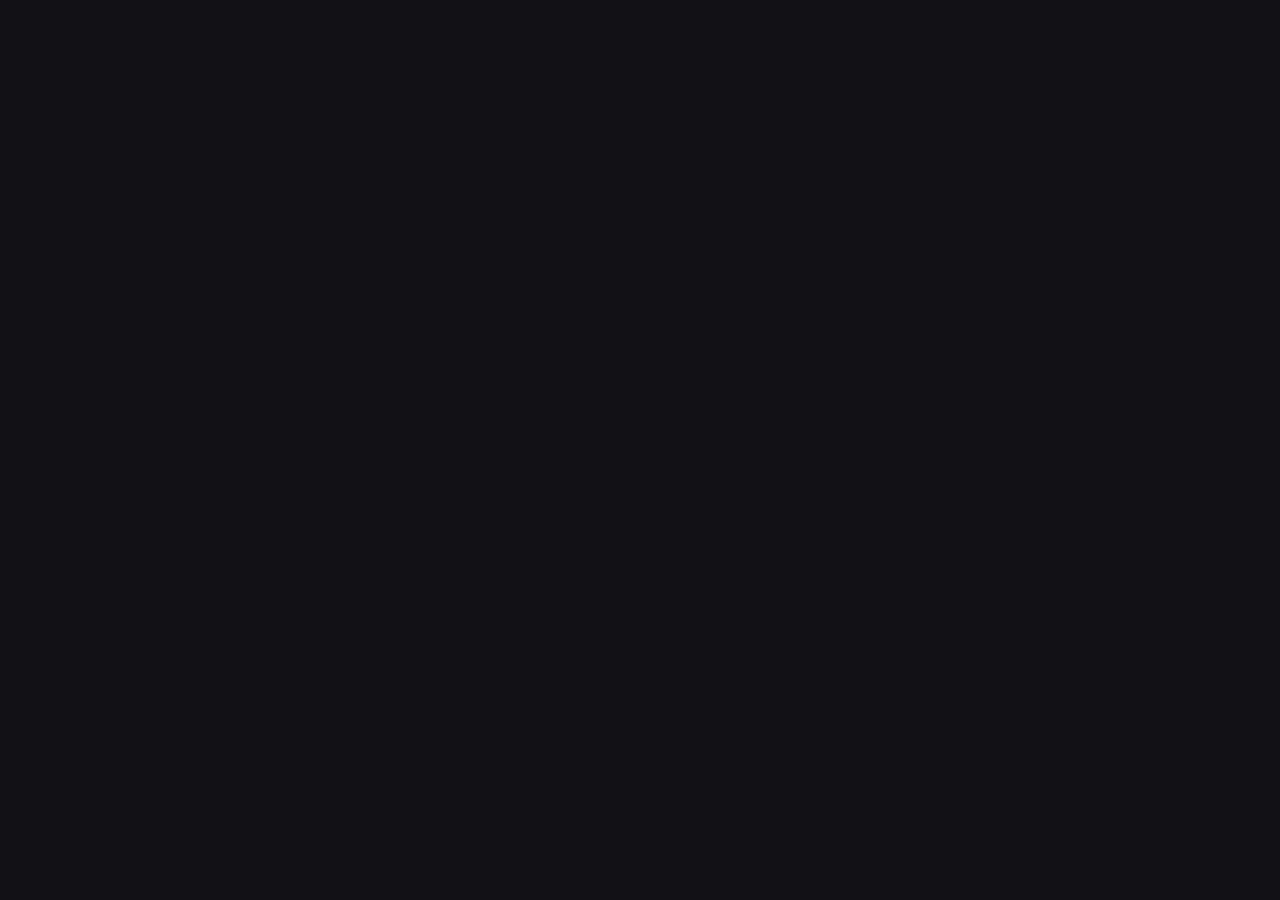
==== src/index.html @ e6dbad56 "chore(ui): scaffold offline frontend structure Co-authored-by: Copilot <223556219+Copilot@users.nore" ====
<!doctype html>
<html lang="id">
  <head>
    <meta charset="utf-8" />
    <meta name="viewport" content="width=device-width, initial-scale=1" />
    <meta name="color-scheme" content="dark" />
    <title>Caption Maker</title>
    <link rel="stylesheet" href="./css/app.css" />
    <script type="module" src="./js/main.js"></script>
  </head>
  <body>
    <main id="app" aria-label="Caption Maker"></main>
  </body>
</html>
---- src/css/app.css ----
:root {
  color-scheme: dark;
  font-family: system-ui, sans-serif;
}

body {
  margin: 0;
  min-width: 960px;
  min-height: 100vh;
  background: #111318;
  color: #f3f4f6;
}
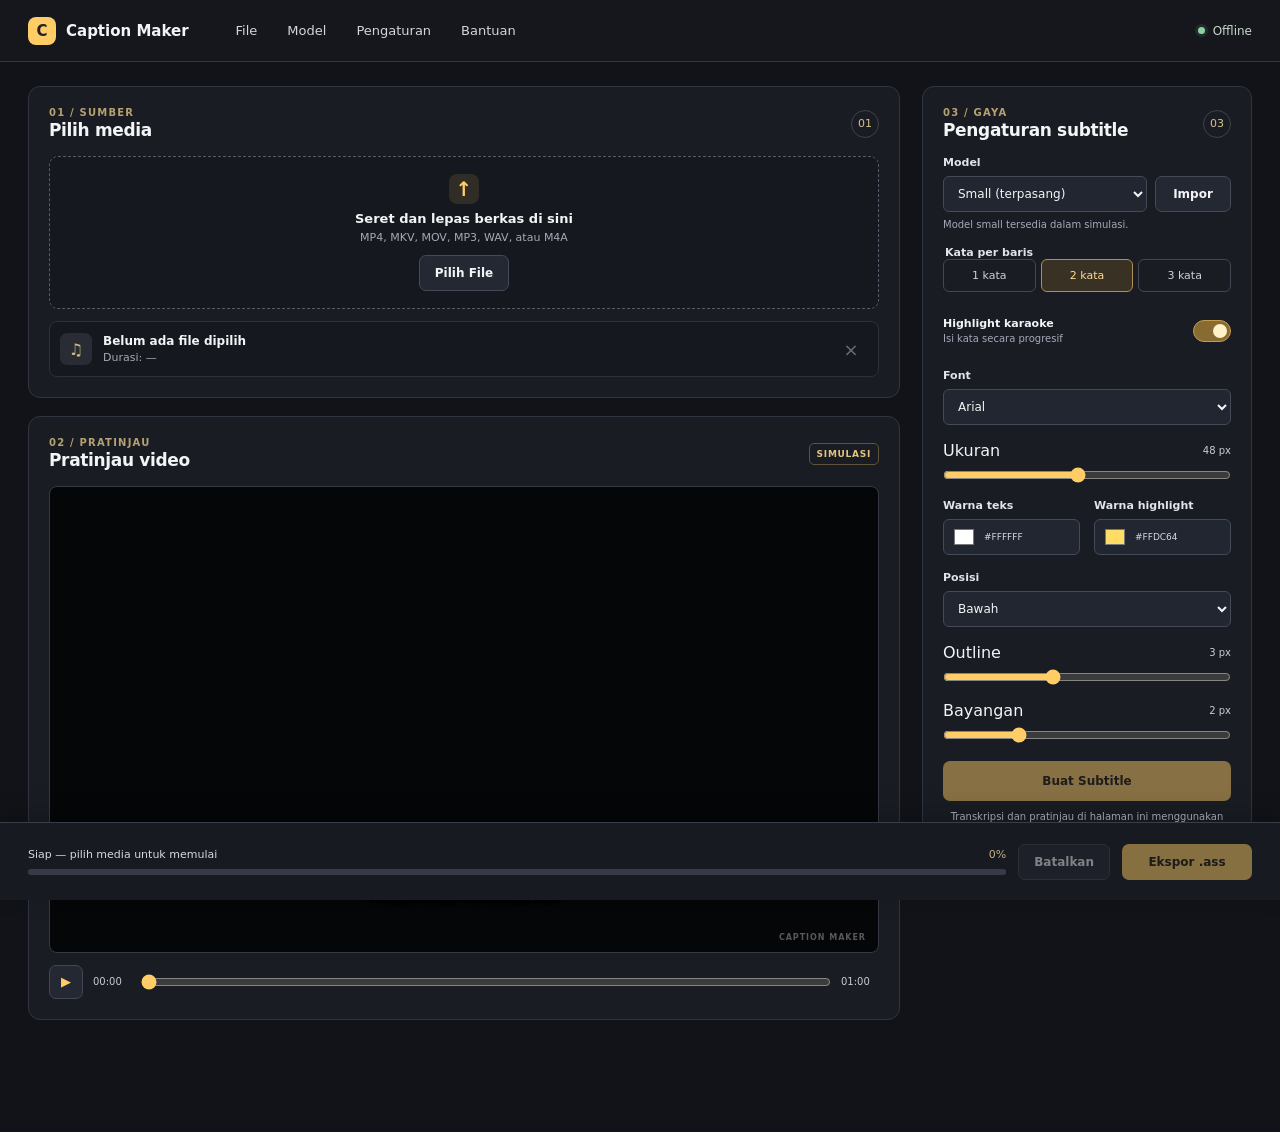
==== commit 0bcfff35: "feat(ui): build offline subtitle workspace Co-authored-by: Copilot <223556219+Copilot@users.noreply." ====
--- a/src/index.html
+++ b/src/index.html
@@ -9,6 +9,210 @@
     <script type="module" src="./js/main.js"></script>
   </head>
   <body>
-    <main id="app" aria-label="Caption Maker"></main>
+    <div class="app-shell" id="app">
+      <header class="app-header">
+        <a class="brand" href="./index.html" aria-label="Caption Maker, beranda">
+          <span class="brand-mark" aria-hidden="true">C</span>
+          <span>Caption Maker</span>
+        </a>
+        <nav class="menu-bar" aria-label="Menu utama">
+          <details class="menu">
+            <summary>File</summary>
+            <div class="menu-panel">
+              <button type="button" disabled>Buka proyek (belum tersedia)</button>
+              <button type="button" disabled>Simpan proyek (belum tersedia)</button>
+            </div>
+          </details>
+          <details class="menu">
+            <summary>Model</summary>
+            <div class="menu-panel">
+              <button id="menu-import-model" type="button">Impor model...</button>
+              <p>Pengelolaan model masih berupa simulasi.</p>
+            </div>
+          </details>
+          <details class="menu">
+            <summary>Pengaturan</summary>
+            <div class="menu-panel">
+              <p>Tema gelap digunakan pada fase UI ini.</p>
+              <button type="button" disabled>Preferensi (belum tersedia)</button>
+            </div>
+          </details>
+          <details class="menu">
+            <summary>Bantuan</summary>
+            <div class="menu-panel menu-panel-help">
+              <strong>Lisensi</strong>
+              <p>Lisensi pihak ketiga: Whisper MIT, whisper.cpp MIT, FFmpeg LGPL/GPL</p>
+            </div>
+          </details>
+        </nav>
+        <span class="offline-indicator"><span aria-hidden="true"></span>Offline</span>
+      </header>
+
+      <main class="workspace" aria-label="Editor subtitle">
+        <section class="left-column" aria-label="Masukan dan pratinjau">
+          <section class="panel source-panel" aria-labelledby="source-title">
+            <div class="section-heading">
+              <div>
+                <p class="eyebrow">01 / SUMBER</p>
+                <h1 id="source-title">Pilih media</h1>
+              </div>
+              <span class="step-badge" aria-hidden="true">01</span>
+            </div>
+            <div class="drop-zone" id="drop-zone" role="group" aria-label="Zona seret dan lepas berkas media">
+              <div class="drop-icon" aria-hidden="true">↑</div>
+              <p class="drop-title">Seret dan lepas berkas di sini</p>
+              <p class="muted">MP4, MKV, MOV, MP3, WAV, atau M4A</p>
+              <button class="button button-secondary" id="choose-file" type="button">Pilih File</button>
+            </div>
+            <div class="file-summary" aria-live="polite">
+              <span class="file-icon" aria-hidden="true">♫</span>
+              <div class="file-details">
+                <strong id="file-name">Belum ada file dipilih</strong>
+                <span id="file-duration">Durasi: —</span>
+              </div>
+              <button id="remove-file" class="icon-button" type="button" aria-label="Hapus file media" disabled>×</button>
+            </div>
+          </section>
+
+          <section class="panel preview-panel" aria-labelledby="preview-title">
+            <div class="section-heading">
+              <div>
+                <p class="eyebrow">02 / PRATINJAU</p>
+                <h2 id="preview-title">Pratinjau video</h2>
+              </div>
+              <span class="preview-tag">SIMULASI</span>
+            </div>
+            <div class="preview-stage" id="preview-stage">
+              <video id="video-player" class="media-player" playsinline hidden aria-label="Pratinjau video lokal"></video>
+              <audio id="audio-player" hidden aria-label="Pemutar audio lokal"></audio>
+              <div id="preview-subtitle" class="subtitle-layer" aria-live="polite">
+                <span class="preview-placeholder">Pratinjau subtitle akan tampil di sini</span>
+              </div>
+              <div class="stage-watermark" aria-hidden="true">CAPTION MAKER</div>
+            </div>
+            <div class="preview-controls">
+              <button class="icon-button play-button" id="play-pause" type="button" aria-label="Putar pratinjau" aria-pressed="false">▶</button>
+              <span class="time-display" id="current-time">00:00</span>
+              <label class="sr-only" for="seek-slider">Posisi waktu pratinjau</label>
+              <input id="seek-slider" class="seek-slider" type="range" min="0" max="60" value="0" step="0.05" />
+              <span class="time-display" id="total-time">00:00</span>
+            </div>
+          </section>
+        </section>
+
+        <aside class="panel settings-panel" aria-labelledby="settings-title">
+          <div class="section-heading">
+            <div>
+              <p class="eyebrow">03 / GAYA</p>
+              <h2 id="settings-title">Pengaturan subtitle</h2>
+            </div>
+            <span class="step-badge" aria-hidden="true">03</span>
+          </div>
+
+          <div id="model-guidance" class="model-guidance" hidden>
+            <strong>Belum ada model terpasang</strong>
+            <p>Impor model Whisper untuk menyiapkan transkripsi.</p>
+            <button class="button button-secondary" id="guidance-import" type="button">Impor model</button>
+          </div>
+
+          <div class="field model-field">
+            <label for="model-select">Model</label>
+            <div class="model-row">
+              <select id="model-select"></select>
+              <button class="button button-secondary import-button" id="import-model" type="button">Impor</button>
+            </div>
+            <small id="model-status" class="field-note">Model small tersedia dalam simulasi.</small>
+          </div>
+
+          <fieldset class="field">
+            <legend>Kata per baris</legend>
+            <div class="segmented-control">
+              <label><input type="radio" name="words-per-line" value="1" /><span>1 kata</span></label>
+              <label><input type="radio" name="words-per-line" value="2" checked /><span>2 kata</span></label>
+              <label><input type="radio" name="words-per-line" value="3" /><span>3 kata</span></label>
+            </div>
+          </fieldset>
+
+          <label class="toggle-row" for="highlight-toggle">
+            <span><strong>Highlight karaoke</strong><small>Isi kata secara progresif</small></span>
+            <input id="highlight-toggle" type="checkbox" checked />
+            <span class="toggle-switch" aria-hidden="true"></span>
+          </label>
+
+          <div class="field">
+            <label for="font-select">Font</label>
+            <select id="font-select">
+              <option value="Arial, sans-serif">Arial</option>
+              <option value="system-ui, sans-serif">System UI</option>
+              <option value="Verdana, sans-serif">Verdana</option>
+              <option value="Georgia, serif">Georgia</option>
+              <option value="Trebuchet MS, sans-serif">Trebuchet MS</option>
+              <option value="monospace">Monospace</option>
+            </select>
+          </div>
+
+          <div class="field">
+            <div class="label-with-value">
+              <label for="font-size">Ukuran</label>
+              <output id="font-size-value" for="font-size">48 px</output>
+            </div>
+            <input id="font-size" type="range" min="20" max="80" value="48" />
+          </div>
+
+          <div class="color-row">
+            <div class="field">
+              <label for="text-color">Warna teks</label>
+              <div class="color-input"><input id="text-color" type="color" value="#ffffff" /><span>#FFFFFF</span></div>
+            </div>
+            <div class="field">
+              <label for="highlight-color">Warna highlight</label>
+              <div class="color-input"><input id="highlight-color" type="color" value="#ffdc64" /><span>#FFDC64</span></div>
+            </div>
+          </div>
+
+          <div class="field">
+            <label for="position-select">Posisi</label>
+            <select id="position-select">
+              <option value="top">Atas</option>
+              <option value="middle">Tengah</option>
+              <option value="bottom" selected>Bawah</option>
+            </select>
+          </div>
+
+          <div class="field">
+            <div class="label-with-value">
+              <label for="outline-size">Outline</label>
+              <output id="outline-value" for="outline-size">3 px</output>
+            </div>
+            <input id="outline-size" type="range" min="0" max="8" value="3" />
+          </div>
+
+          <div class="field">
+            <div class="label-with-value">
+              <label for="shadow-size">Bayangan</label>
+              <output id="shadow-value" for="shadow-size">2 px</output>
+            </div>
+            <input id="shadow-size" type="range" min="0" max="8" value="2" />
+          </div>
+
+          <button class="button button-primary generate-button" id="generate-subtitles" type="button" disabled>
+            Buat Subtitle
+          </button>
+          <p class="settings-disclaimer">Transkripsi dan pratinjau di halaman ini menggunakan data mock.</p>
+        </aside>
+      </main>
+
+      <footer class="task-bar" aria-label="Proses dan ekspor">
+        <div class="progress-area">
+          <div class="progress-heading">
+            <span id="progress-label">Siap — pilih media untuk memulai</span>
+            <span id="progress-percent">0%</span>
+          </div>
+          <progress id="progress-bar" max="100" value="0" aria-labelledby="progress-label">0%</progress>
+        </div>
+        <button class="button button-secondary" id="cancel-task" type="button" disabled>Batalkan</button>
+        <button class="button button-primary export-button" id="export-ass" type="button" disabled>Ekspor .ass</button>
+      </footer>
+    </div>
   </body>
 </html>
--- a/src/css/app.css
+++ b/src/css/app.css
@@ -1,12 +1,798 @@
 :root {
   color-scheme: dark;
   font-family: system-ui, sans-serif;
+  font-synthesis: none;
+  text-rendering: optimizeLegibility;
+  --page: #111318;
+  --panel: #191c23;
+  --panel-raised: #20242d;
+  --line: #303541;
+  --muted: #a4aab7;
+  --text: #f3f4f6;
+  --accent: #ffcc66;
+  --accent-strong: #f5b942;
+  --danger: #ff7777;
+}
+
+* {
+  box-sizing: border-box;
 }
 
 body {
   margin: 0;
   min-width: 960px;
   min-height: 100vh;
-  background: #111318;
-  color: #f3f4f6;
-}
+  background: var(--page);
+  color: var(--text);
+}
+
+button,
+input,
+select {
+  font: inherit;
+}
+
+button,
+select {
+  color: inherit;
+}
+
+button:focus-visible,
+input:focus-visible,
+select:focus-visible,
+summary:focus-visible,
+a:focus-visible,
+[tabindex]:focus-visible {
+  outline: 3px solid #ffd782;
+  outline-offset: 3px;
+}
+
+button:disabled {
+  cursor: not-allowed;
+  opacity: 0.48;
+}
+
+.app-shell {
+  display: flex;
+  min-height: 100vh;
+  flex-direction: column;
+}
+
+.app-header {
+  position: relative;
+  z-index: 3;
+  display: flex;
+  height: 62px;
+  align-items: center;
+  gap: 34px;
+  padding: 0 28px;
+  border-bottom: 1px solid var(--line);
+  background: #15171d;
+}
+
+.brand {
+  display: inline-flex;
+  flex: 0 0 auto;
+  align-items: center;
+  gap: 10px;
+  color: var(--text);
+  font-size: 15px;
+  font-weight: 700;
+  text-decoration: none;
+}
+
+.brand-mark {
+  display: grid;
+  width: 28px;
+  height: 28px;
+  place-items: center;
+  border-radius: 8px;
+  background: var(--accent);
+  color: #202027;
+  font-size: 15px;
+}
+
+.menu-bar {
+  display: flex;
+  height: 100%;
+  align-items: center;
+  gap: 4px;
+}
+
+.menu {
+  position: relative;
+  height: 100%;
+}
+
+.menu summary {
+  display: flex;
+  height: 100%;
+  align-items: center;
+  padding: 0 13px;
+  color: #d3d6de;
+  cursor: pointer;
+  font-size: 13px;
+  list-style: none;
+}
+
+.menu summary::-webkit-details-marker {
+  display: none;
+}
+
+.menu[open] summary,
+.menu summary:hover {
+  background: var(--panel-raised);
+  color: white;
+}
+
+.menu-panel {
+  position: absolute;
+  top: 54px;
+  left: 0;
+  display: grid;
+  width: 235px;
+  gap: 4px;
+  padding: 9px;
+  border: 1px solid #3a404d;
+  border-radius: 8px;
+  background: #20242d;
+  box-shadow: 0 12px 30px #0008;
+}
+
+.menu-panel button {
+  padding: 9px 10px;
+  border: 0;
+  border-radius: 5px;
+  background: transparent;
+  text-align: left;
+  font-size: 12px;
+}
+
+.menu-panel button:not(:disabled):hover {
+  background: #303643;
+}
+
+.menu-panel p {
+  margin: 4px 8px;
+  color: var(--muted);
+  font-size: 12px;
+  line-height: 1.5;
+}
+
+.menu-panel-help {
+  width: 300px;
+}
+
+.offline-indicator {
+  display: inline-flex;
+  margin-left: auto;
+  align-items: center;
+  gap: 8px;
+  color: #c7d7ca;
+  font-size: 12px;
+}
+
+.offline-indicator span {
+  width: 7px;
+  height: 7px;
+  border-radius: 50%;
+  background: #8bd1a0;
+  box-shadow: 0 0 0 3px #8bd1a01c;
+}
+
+.workspace {
+  display: grid;
+  width: min(100%, 1600px);
+  flex: 1;
+  grid-template-columns: minmax(0, 1fr) 330px;
+  align-items: start;
+  gap: 22px;
+  margin: 0 auto;
+  padding: 24px 28px 112px;
+}
+
+.left-column {
+  display: grid;
+  min-width: 0;
+  gap: 18px;
+}
+
+.panel {
+  min-width: 0;
+  border: 1px solid var(--line);
+  border-radius: 12px;
+  background: var(--panel);
+}
+
+.source-panel,
+.preview-panel,
+.settings-panel {
+  padding: 20px;
+}
+
+.section-heading {
+  display: flex;
+  align-items: center;
+  justify-content: space-between;
+  gap: 14px;
+  margin-bottom: 16px;
+}
+
+.section-heading h1,
+.section-heading h2 {
+  margin: 2px 0 0;
+  font-size: 17px;
+  font-weight: 650;
+  letter-spacing: -0.02em;
+}
+
+.eyebrow {
+  margin: 0;
+  color: #b6a170;
+  font-size: 10px;
+  font-weight: 750;
+  letter-spacing: 0.12em;
+}
+
+.step-badge {
+  display: grid;
+  width: 28px;
+  height: 28px;
+  place-items: center;
+  border: 1px solid #45404a;
+  border-radius: 50%;
+  color: #d5c293;
+  font-size: 11px;
+}
+
+.drop-zone {
+  display: flex;
+  min-height: 148px;
+  flex-direction: column;
+  align-items: center;
+  justify-content: center;
+  padding: 17px;
+  border: 1px dashed #555d6c;
+  border-radius: 9px;
+  background: #15181e;
+  text-align: center;
+  transition: border-color 120ms ease, background 120ms ease;
+}
+
+.drop-zone.drag-over {
+  border-color: var(--accent);
+  background: #29261e;
+}
+
+.drop-icon {
+  display: grid;
+  width: 30px;
+  height: 30px;
+  margin-bottom: 5px;
+  place-items: center;
+  border-radius: 8px;
+  background: #302d26;
+  color: var(--accent);
+  font-size: 20px;
+  font-weight: 700;
+}
+
+.drop-title {
+  margin: 2px 0;
+  font-size: 13px;
+  font-weight: 600;
+}
+
+.muted {
+  margin: 3px 0 11px;
+  color: var(--muted);
+  font-size: 11px;
+}
+
+.button {
+  min-height: 36px;
+  padding: 0 15px;
+  border: 1px solid transparent;
+  border-radius: 7px;
+  cursor: pointer;
+  font-size: 12px;
+  font-weight: 650;
+  transition: background 120ms ease, border-color 120ms ease;
+}
+
+.button-secondary {
+  border-color: #444a57;
+  background: #242832;
+}
+
+.button-secondary:hover:not(:disabled) {
+  border-color: #747d8d;
+  background: #2d323d;
+}
+
+.button-primary {
+  background: var(--accent);
+  color: #211d15;
+}
+
+.button-primary:hover:not(:disabled) {
+  background: var(--accent-strong);
+}
+
+.file-summary {
+  display: flex;
+  min-height: 56px;
+  align-items: center;
+  gap: 11px;
+  margin-top: 12px;
+  padding: 8px 10px;
+  border: 1px solid #2c303a;
+  border-radius: 8px;
+  background: #15181e;
+}
+
+.file-icon {
+  display: grid;
+  width: 32px;
+  height: 32px;
+  flex: 0 0 auto;
+  place-items: center;
+  border-radius: 7px;
+  background: #292c35;
+  color: #d4bd7d;
+}
+
+.file-details {
+  display: grid;
+  min-width: 0;
+  gap: 3px;
+}
+
+.file-details strong {
+  overflow: hidden;
+  font-size: 12px;
+  text-overflow: ellipsis;
+  white-space: nowrap;
+}
+
+.file-details span {
+  color: var(--muted);
+  font-size: 11px;
+}
+
+.icon-button {
+  display: inline-grid;
+  width: 34px;
+  height: 34px;
+  flex: 0 0 auto;
+  place-items: center;
+  border: 1px solid transparent;
+  border-radius: 7px;
+  background: transparent;
+  color: #c6cad2;
+  cursor: pointer;
+  font-size: 18px;
+}
+
+.icon-button:hover:not(:disabled) {
+  border-color: #414754;
+  background: #252a34;
+}
+
+.file-summary .icon-button {
+  margin-left: auto;
+}
+
+.preview-tag {
+  padding: 5px 7px;
+  border: 1px solid #62543a;
+  border-radius: 5px;
+  color: #e2c47d;
+  font-size: 9px;
+  font-weight: 700;
+  letter-spacing: 0.08em;
+}
+
+.preview-stage {
+  position: relative;
+  display: grid;
+  width: 100%;
+  overflow: hidden;
+  aspect-ratio: 16 / 9;
+  place-items: center;
+  border: 1px solid #343943;
+  border-radius: 8px;
+  background: #050608;
+}
+
+.media-player {
+  position: absolute;
+  width: 100%;
+  height: 100%;
+  object-fit: contain;
+  background: black;
+}
+
+.subtitle-layer {
+  position: absolute;
+  z-index: 1;
+  right: 5%;
+  left: 5%;
+  display: flex;
+  justify-content: center;
+  padding: 0 16px;
+  color: #fff;
+  font-size: 20px;
+  font-weight: 700;
+  line-height: 1.3;
+  text-align: center;
+  text-wrap: balance;
+  pointer-events: none;
+}
+
+.subtitle-layer[data-position="top"] {
+  top: 9%;
+}
+
+.subtitle-layer[data-position="middle"] {
+  top: 50%;
+  transform: translateY(-50%);
+}
+
+.subtitle-layer[data-position="bottom"] {
+  bottom: 10%;
+}
+
+.preview-placeholder {
+  color: #c8cbd1;
+  font-size: 12px;
+  font-weight: 500;
+  text-shadow: 0 1px 5px #000;
+}
+
+.stage-watermark {
+  position: absolute;
+  right: 12px;
+  bottom: 10px;
+  color: #ffffff55;
+  font-size: 8px;
+  font-weight: 700;
+  letter-spacing: 0.12em;
+}
+
+.preview-controls {
+  display: flex;
+  align-items: center;
+  gap: 10px;
+  padding-top: 12px;
+}
+
+.play-button {
+  border-color: #414754;
+  background: #242832;
+  color: var(--accent);
+  font-size: 13px;
+}
+
+.time-display {
+  min-width: 38px;
+  color: #c6cad2;
+  font-variant-numeric: tabular-nums;
+  font-size: 10px;
+}
+
+.seek-slider {
+  flex: 1;
+}
+
+.settings-panel {
+  display: grid;
+  gap: 16px;
+}
+
+.settings-panel .section-heading {
+  margin-bottom: 0;
+}
+
+.field {
+  display: grid;
+  min-width: 0;
+  gap: 7px;
+  margin: 0;
+  padding: 0;
+  border: 0;
+}
+
+.field > label,
+.field legend {
+  color: #e2e4e9;
+  font-size: 11px;
+  font-weight: 600;
+}
+
+.field select {
+  width: 100%;
+  height: 36px;
+  padding: 0 10px;
+  border: 1px solid #444a57;
+  border-radius: 6px;
+  background: #222630;
+  font-size: 12px;
+}
+
+.model-row {
+  display: grid;
+  grid-template-columns: 1fr 76px;
+  gap: 8px;
+}
+
+.import-button {
+  min-height: 36px;
+  padding: 0 10px;
+}
+
+.field-note {
+  color: var(--muted);
+  font-size: 10px;
+}
+
+.model-guidance {
+  padding: 12px;
+  border: 1px solid #68583a;
+  border-radius: 8px;
+  background: #28251e;
+  font-size: 11px;
+}
+
+.model-guidance p {
+  margin: 6px 0 10px;
+  color: #d1c8b1;
+  line-height: 1.45;
+}
+
+.segmented-control {
+  display: grid;
+  grid-template-columns: repeat(3, 1fr);
+  gap: 5px;
+}
+
+.segmented-control label {
+  position: relative;
+  cursor: pointer;
+}
+
+.segmented-control input {
+  position: absolute;
+  width: 1px;
+  height: 1px;
+  opacity: 0;
+}
+
+.segmented-control span {
+  display: grid;
+  min-height: 33px;
+  place-items: center;
+  border: 1px solid #414754;
+  border-radius: 6px;
+  color: #cdd1d9;
+  font-size: 11px;
+}
+
+.segmented-control input:checked + span {
+  border-color: #ad9053;
+  background: #383124;
+  color: #ffdc94;
+}
+
+.segmented-control input:focus-visible + span {
+  outline: 3px solid #ffd782;
+  outline-offset: 2px;
+}
+
+.toggle-row {
+  position: relative;
+  display: flex;
+  min-height: 45px;
+  align-items: center;
+  justify-content: space-between;
+  cursor: pointer;
+}
+
+.toggle-row > span:first-child {
+  display: grid;
+  gap: 3px;
+}
+
+.toggle-row strong {
+  font-size: 11px;
+}
+
+.toggle-row small {
+  color: var(--muted);
+  font-size: 10px;
+}
+
+.toggle-row input {
+  position: absolute;
+  right: 0;
+  width: 40px;
+  height: 23px;
+  opacity: 0;
+  cursor: pointer;
+}
+
+.toggle-switch {
+  position: relative;
+  width: 38px;
+  height: 22px;
+  flex: 0 0 auto;
+  border: 1px solid #525866;
+  border-radius: 99px;
+  background: #343945;
+  transition: background 120ms ease;
+}
+
+.toggle-switch::after {
+  position: absolute;
+  top: 3px;
+  left: 3px;
+  width: 14px;
+  height: 14px;
+  border-radius: 50%;
+  background: #d3d6de;
+  content: "";
+  transition: transform 120ms ease;
+}
+
+.toggle-row input:checked + .toggle-switch {
+  border-color: #c49c50;
+  background: #886b31;
+}
+
+.toggle-row input:checked + .toggle-switch::after {
+  transform: translateX(16px);
+  background: #fff1c8;
+}
+
+.toggle-row input:focus-visible + .toggle-switch {
+  outline: 3px solid #ffd782;
+  outline-offset: 3px;
+}
+
+.label-with-value {
+  display: flex;
+  align-items: center;
+  justify-content: space-between;
+}
+
+.label-with-value output {
+  color: #c9cdd5;
+  font-size: 10px;
+  font-variant-numeric: tabular-nums;
+}
+
+input[type="range"] {
+  width: 100%;
+  height: 16px;
+  margin: 0;
+  accent-color: var(--accent);
+  cursor: pointer;
+}
+
+.color-row {
+  display: grid;
+  grid-template-columns: 1fr 1fr;
+  gap: 14px;
+}
+
+.color-input {
+  display: flex;
+  height: 36px;
+  align-items: center;
+  gap: 8px;
+  padding: 4px 8px;
+  border: 1px solid #444a57;
+  border-radius: 6px;
+  background: #222630;
+}
+
+.color-input input {
+  width: 24px;
+  height: 24px;
+  padding: 0;
+  border: 0;
+  background: transparent;
+  cursor: pointer;
+}
+
+.color-input span {
+  color: #d8dbe2;
+  font-size: 9px;
+}
+
+.generate-button {
+  width: 100%;
+  min-height: 40px;
+  margin-top: 2px;
+}
+
+.settings-disclaimer {
+  margin: -7px 0 0;
+  color: #aeb3be;
+  font-size: 10px;
+  line-height: 1.4;
+  text-align: center;
+}
+
+.task-bar {
+  position: fixed;
+  z-index: 2;
+  right: 0;
+  bottom: 0;
+  left: 0;
+  display: flex;
+  min-height: 78px;
+  align-items: center;
+  gap: 12px;
+  padding: 12px 28px;
+  border-top: 1px solid #383d48;
+  background: #171a20;
+  box-shadow: 0 -7px 24px #0003;
+}
+
+.progress-area {
+  display: grid;
+  flex: 1;
+  gap: 8px;
+}
+
+.progress-heading {
+  display: flex;
+  justify-content: space-between;
+  gap: 12px;
+  color: #d6d9e0;
+  font-size: 11px;
+}
+
+.progress-heading span:last-child {
+  color: #c8b27e;
+  font-variant-numeric: tabular-nums;
+}
+
+progress {
+  width: 100%;
+  height: 6px;
+  overflow: hidden;
+  border: 0;
+  border-radius: 99px;
+  background: #363b46;
+  accent-color: var(--accent);
+}
+
+progress::-webkit-progress-bar {
+  border-radius: 99px;
+  background: #363b46;
+}
+
+progress::-webkit-progress-value {
+  border-radius: 99px;
+  background: var(--accent);
+}
+
+progress::-moz-progress-bar {
+  border-radius: 99px;
+  background: var(--accent);
+}
+
+.export-button {
+  min-width: 130px;
+}
+
+.sr-only {
+  position: absolute;
+  width: 1px;
+  height: 1px;
+  overflow: hidden;
+  clip: rect(0, 0, 0, 0);
+  white-space: nowrap;
+}
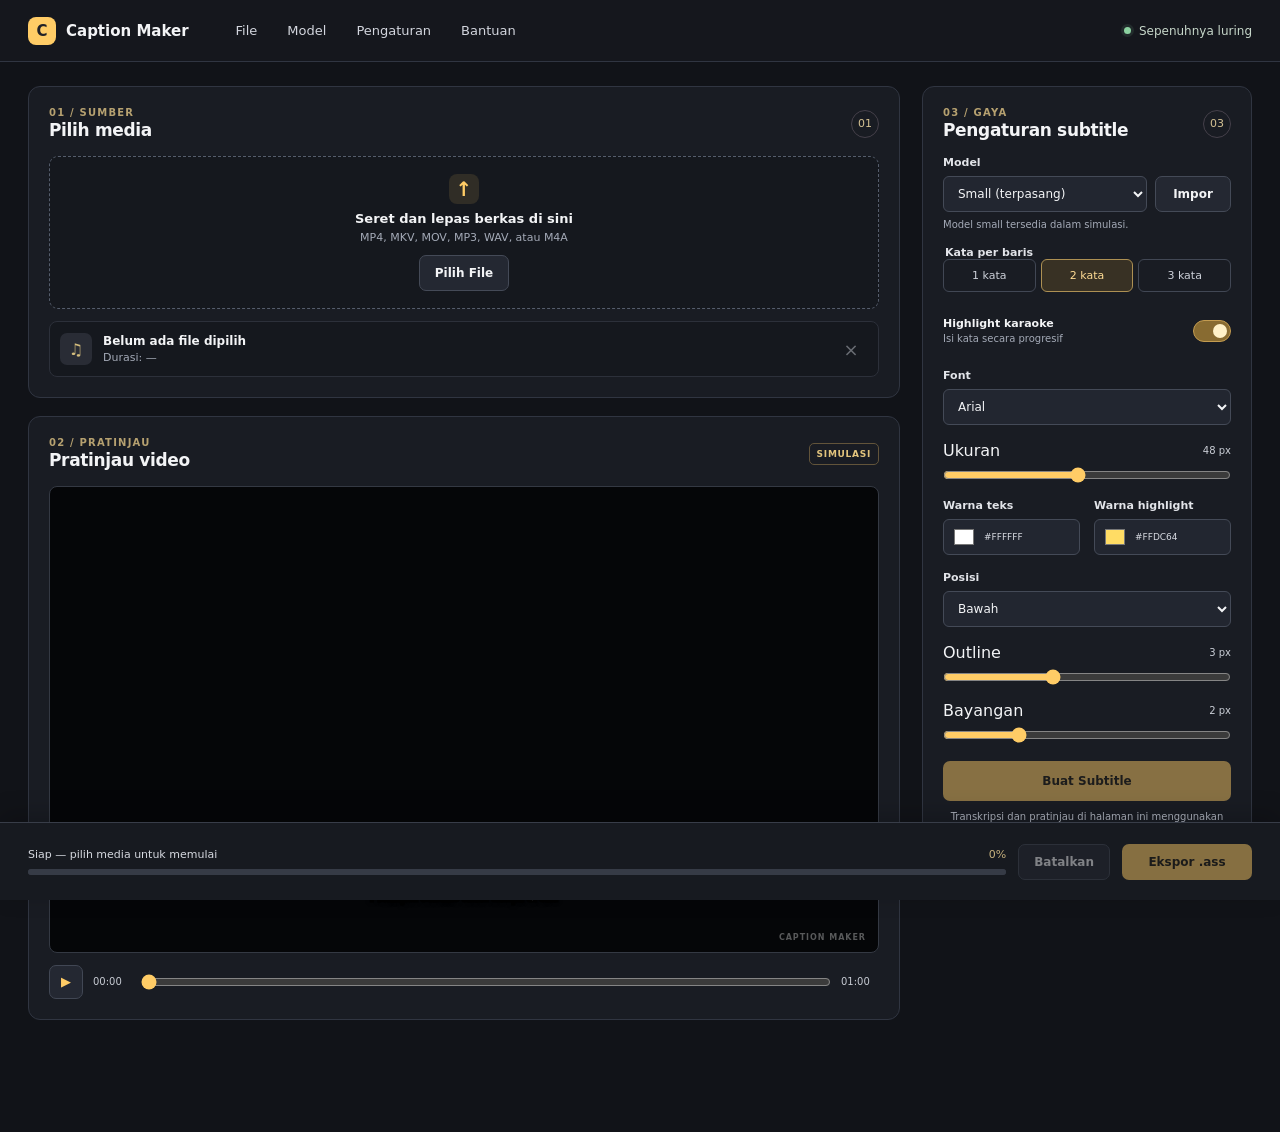
==== commit 0a34ff0c: "fix(ui): localize status and font labels Co-authored-by: Copilot <223556219+Copilot@users.noreply.gi" ====
--- a/src/index.html
+++ b/src/index.html
@@ -45,7 +45,7 @@
             </div>
           </details>
         </nav>
-        <span class="offline-indicator"><span aria-hidden="true"></span>Offline</span>
+        <span class="offline-indicator"><span aria-hidden="true"></span>Sepenuhnya luring</span>
       </header>
 
       <main class="workspace" aria-label="Editor subtitle">
@@ -143,11 +143,11 @@
             <label for="font-select">Font</label>
             <select id="font-select">
               <option value="Arial, sans-serif">Arial</option>
-              <option value="system-ui, sans-serif">System UI</option>
+              <option value="system-ui, sans-serif">Sistem</option>
               <option value="Verdana, sans-serif">Verdana</option>
               <option value="Georgia, serif">Georgia</option>
               <option value="Trebuchet MS, sans-serif">Trebuchet MS</option>
-              <option value="monospace">Monospace</option>
+              <option value="monospace">Lebar tetap</option>
             </select>
           </div>
 
@@ -198,7 +198,7 @@
           <button class="button button-primary generate-button" id="generate-subtitles" type="button" disabled>
             Buat Subtitle
           </button>
-          <p class="settings-disclaimer">Transkripsi dan pratinjau di halaman ini menggunakan data mock.</p>
+          <p class="settings-disclaimer">Transkripsi dan pratinjau di halaman ini menggunakan data tiruan.</p>
         </aside>
       </main>
 
--- a/src/css/app.css
+++ b/src/css/app.css
@@ -443,6 +443,11 @@
   bottom: 10%;
 }
 
+.karaoke-word {
+  display: inline-block;
+  white-space: pre;
+}
+
 .preview-placeholder {
   color: #c8cbd1;
   font-size: 12px;
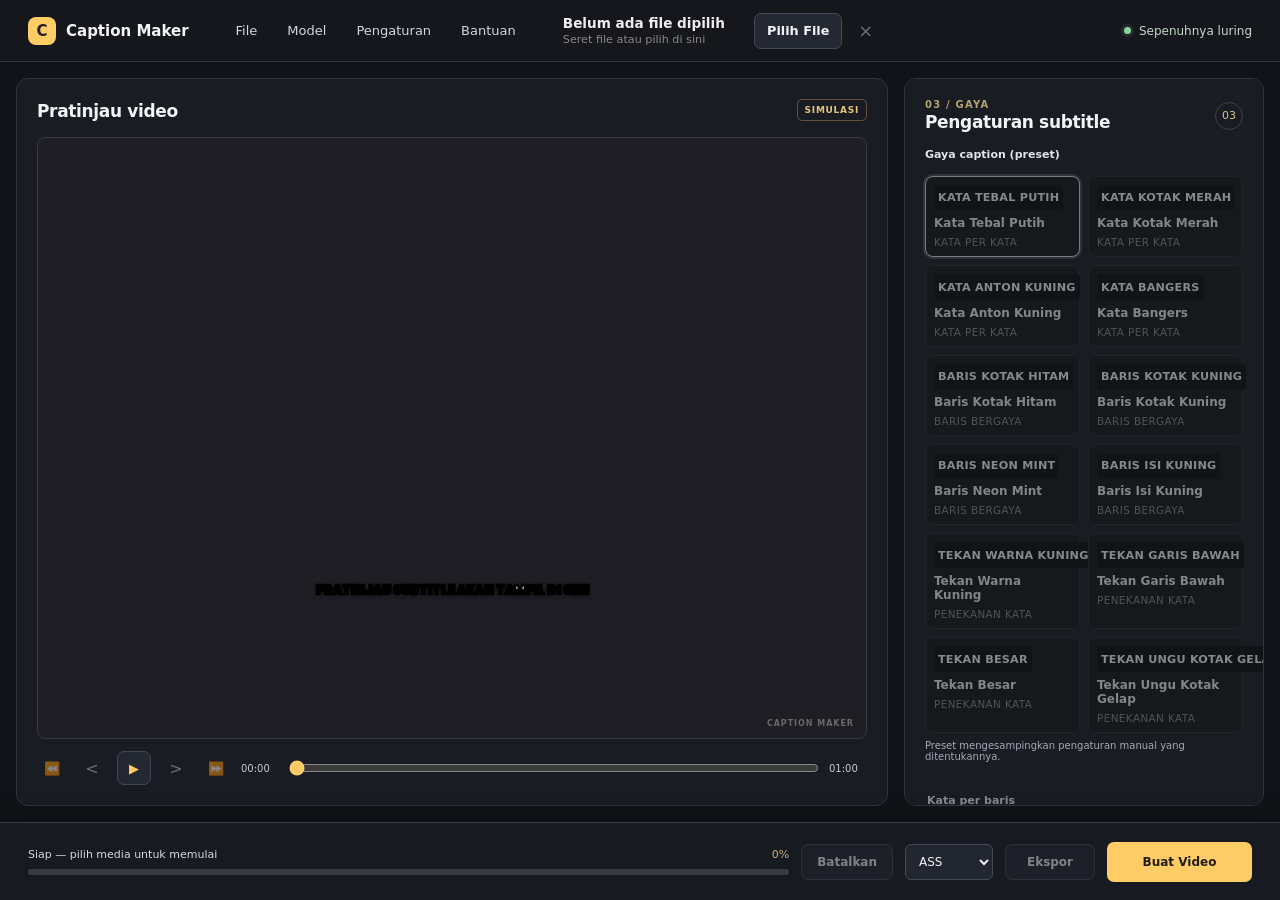
==== commit ecc29a8f: "wip: preview, preset DTO, fonts, burn UI" ====
--- a/src/index.html
+++ b/src/index.html
@@ -27,7 +27,7 @@
             <summary>Model</summary>
             <div class="menu-panel">
               <button id="menu-import-model" type="button">Impor model...</button>
-              <p>Pengelolaan model masih berupa simulasi.</p>
+              <p id="model-menu-status">Model Whisper disimpan secara lokal di aplikasi desktop.</p>
             </div>
           </details>
           <details class="menu">
@@ -45,42 +45,27 @@
             </div>
           </details>
         </nav>
+        <div class="drop-zone compact header-media-picker" id="drop-zone" role="group" aria-label="Pilih atau seret berkas media">
+          <div class="compact-info">
+            <strong id="file-name">Belum ada file dipilih</strong>
+            <span class="muted" id="file-duration">Seret file atau pilih di sini</span>
+          </div>
+          <div class="compact-actions">
+            <button class="button button-secondary" id="choose-file" type="button">Pilih File</button>
+            <button id="remove-file" class="icon-button" type="button" aria-label="Hapus file media" disabled>×</button>
+          </div>
+        </div>
         <span class="offline-indicator"><span aria-hidden="true"></span>Sepenuhnya luring</span>
       </header>
 
       <main class="workspace" aria-label="Editor subtitle">
         <section class="left-column" aria-label="Masukan dan pratinjau">
-          <section class="panel source-panel" aria-labelledby="source-title">
-            <div class="section-heading">
-              <div>
-                <p class="eyebrow">01 / SUMBER</p>
-                <h1 id="source-title">Pilih media</h1>
-              </div>
-              <span class="step-badge" aria-hidden="true">01</span>
-            </div>
-            <div class="drop-zone" id="drop-zone" role="group" aria-label="Zona seret dan lepas berkas media">
-              <div class="drop-icon" aria-hidden="true">↑</div>
-              <p class="drop-title">Seret dan lepas berkas di sini</p>
-              <p class="muted">MP4, MKV, MOV, MP3, WAV, atau M4A</p>
-              <button class="button button-secondary" id="choose-file" type="button">Pilih File</button>
-            </div>
-            <div class="file-summary" aria-live="polite">
-              <span class="file-icon" aria-hidden="true">♫</span>
-              <div class="file-details">
-                <strong id="file-name">Belum ada file dipilih</strong>
-                <span id="file-duration">Durasi: —</span>
-              </div>
-              <button id="remove-file" class="icon-button" type="button" aria-label="Hapus file media" disabled>×</button>
-            </div>
-          </section>
-
           <section class="panel preview-panel" aria-labelledby="preview-title">
             <div class="section-heading">
               <div>
-                <p class="eyebrow">02 / PRATINJAU</p>
                 <h2 id="preview-title">Pratinjau video</h2>
               </div>
-              <span class="preview-tag">SIMULASI</span>
+              <span class="preview-tag">PRATINJAU</span>
             </div>
             <div class="preview-stage" id="preview-stage">
               <video id="video-player" class="media-player" playsinline hidden aria-label="Pratinjau video lokal"></video>
@@ -91,11 +76,16 @@
               <div class="stage-watermark" aria-hidden="true">CAPTION MAKER</div>
             </div>
             <div class="preview-controls">
+              <button class="icon-button transport-button" id="seek-back-5" type="button" aria-label="Mundur 5 detik" title="Mundur 5 detik" disabled>⏪</button>
+              <button class="icon-button transport-button frame-button" id="frame-backward" type="button" aria-label="Frame sebelumnya" title="Frame sebelumnya" disabled>&lt;</button>
               <button class="icon-button play-button" id="play-pause" type="button" aria-label="Putar pratinjau" aria-pressed="false">▶</button>
+              <button class="icon-button transport-button frame-button" id="frame-forward" type="button" aria-label="Frame berikutnya" title="Frame berikutnya" disabled>&gt;</button>
+              <button class="icon-button transport-button" id="seek-forward-5" type="button" aria-label="Maju 5 detik" title="Maju 5 detik" disabled>⏩</button>
               <span class="time-display" id="current-time">00:00</span>
               <label class="sr-only" for="seek-slider">Posisi waktu pratinjau</label>
               <input id="seek-slider" class="seek-slider" type="range" min="0" max="60" value="0" step="0.05" />
               <span class="time-display" id="total-time">00:00</span>
+              <button class="button button-secondary source-preview-button" id="show-source-video" type="button" hidden>Lihat video asli</button>
             </div>
           </section>
         </section>
@@ -109,6 +99,25 @@
             <span class="step-badge" aria-hidden="true">03</span>
           </div>
 
+          <div class="field preset-field">
+            <label>Gaya caption (preset)</label>
+            <div id="preset-gallery" class="preset-gallery is-disabled" role="radiogroup" aria-label="Pilih gaya caption" aria-disabled="true">
+              <p class="preset-loading">Memuat gaya caption...</p>
+            </div>
+            <small class="field-note">Preset mengesampingkan pengaturan manual yang ditentukannya.</small>
+          </div>
+
+          <fieldset id="words-per-line-field" class="field words-per-line-field">
+            <legend>Kata per baris</legend>
+            <div class="segmented-control">
+              <label><input type="radio" name="words-per-line" value="1" /><span>1 Kata</span></label>
+              <label><input type="radio" name="words-per-line" value="2" checked /><span>2 Kata</span></label>
+              <label><input type="radio" name="words-per-line" value="3" /><span>3 Kata</span></label>
+              <label><input type="radio" name="words-per-line" value="4" /><span>Kalimat</span></label>
+            </div>
+            <small id="words-per-line-note" class="field-note" hidden>Diatur oleh preset ini.</small>
+          </fieldset>
+
           <div id="model-guidance" class="model-guidance" hidden>
             <strong>Belum ada model terpasang</strong>
             <p>Impor model Whisper untuk menyiapkan transkripsi.</p>
@@ -121,18 +130,13 @@
               <select id="model-select"></select>
               <button class="button button-secondary import-button" id="import-model" type="button">Impor</button>
             </div>
-            <small id="model-status" class="field-note">Model small tersedia dalam simulasi.</small>
-          </div>
-
-          <fieldset class="field">
-            <legend>Kata per baris</legend>
-            <div class="segmented-control">
-              <label><input type="radio" name="words-per-line" value="1" /><span>1 kata</span></label>
-              <label><input type="radio" name="words-per-line" value="2" checked /><span>2 kata</span></label>
-              <label><input type="radio" name="words-per-line" value="3" /><span>3 kata</span></label>
-            </div>
-          </fieldset>
-
+            <small id="model-status" class="field-note">Memuat daftar model...</small>
+            <small id="model-location" class="field-note"></small>
+          </div>
+
+          <details class="advanced-settings">
+            <summary>⚙️ Kustomisasi Lanjutan (Manual)</summary>
+            <div class="advanced-content">
           <label class="toggle-row" for="highlight-toggle">
             <span><strong>Highlight karaoke</strong><small>Isi kata secara progresif</small></span>
             <input id="highlight-toggle" type="checkbox" checked />
@@ -194,13 +198,37 @@
             </div>
             <input id="shadow-size" type="range" min="0" max="8" value="2" />
           </div>
-
-          <button class="button button-primary generate-button" id="generate-subtitles" type="button" disabled>
-            Buat Subtitle
-          </button>
-          <p class="settings-disclaimer">Transkripsi dan pratinjau di halaman ini menggunakan data tiruan.</p>
+            </div>
+          </details>
+
+          <div class="subtitle-actions">
+            <button class="button button-secondary" id="edit-text" type="button" disabled>Edit Teks</button>
+            <button class="button button-primary generate-button" id="generate-subtitles" type="button" disabled>
+              Buat Subtitle
+            </button>
+          </div>
+          <p id="settings-disclaimer" class="settings-disclaimer">Transkripsi menggunakan model Whisper terpasang; overlay pratinjau adalah perkiraan CSS.</p>
         </aside>
       </main>
+
+      <dialog id="word-editor" class="word-editor" aria-labelledby="word-editor-title" aria-describedby="word-editor-description">
+        <div class="word-editor-content">
+          <header class="word-editor-heading">
+            <div>
+              <p class="eyebrow">KOREKSI TRANSKRIPSI</p>
+              <h2 id="word-editor-title">Edit kata</h2>
+            </div>
+          </header>
+          <p id="word-editor-description" class="word-editor-description">
+            Enter atau pindah fokus untuk menyimpan. Spasi membagi teks menjadi beberapa kata.
+          </p>
+          <div id="word-editor-list" class="word-editor-list" role="list" aria-label="Daftar kata subtitle"></div>
+          <footer class="word-editor-actions">
+            <button class="button button-secondary" id="reset-original-words" type="button" data-editor-control="reset">Kembalikan ke hasil asli</button>
+            <button class="button button-primary" id="close-word-editor" type="button" data-editor-control="close">Tutup</button>
+          </footer>
+        </div>
+      </dialog>
 
       <footer class="task-bar" aria-label="Proses dan ekspor">
         <div class="progress-area">
@@ -211,7 +239,16 @@
           <progress id="progress-bar" max="100" value="0" aria-labelledby="progress-label">0%</progress>
         </div>
         <button class="button button-secondary" id="cancel-task" type="button" disabled>Batalkan</button>
-        <button class="button button-primary export-button" id="export-ass" type="button" disabled>Ekspor .ass</button>
+        <label class="sr-only" for="export-format">Format ekspor</label>
+        <select class="export-format" id="export-format" aria-label="Format ekspor">
+          <option value="ass">ASS</option>
+          <option value="srt">SRT</option>
+          <option value="vtt">VTT</option>
+          <option value="txt">TXT</option>
+          <option value="json">JSON</option>
+        </select>
+        <button class="button button-secondary export-button" id="export-ass" type="button" disabled>Ekspor</button>
+        <button class="button button-primary create-video-button" id="create-video" type="button">Buat Video</button>
       </footer>
     </div>
   </body>
--- a/src/css/app.css
+++ b/src/css/app.css
@@ -1,3 +1,35 @@
+@font-face {
+  font-family: "Poppins ExtraBold";
+  src: url("../assets/fonts/Poppins-ExtraBold.ttf") format("truetype");
+  font-weight: 400;
+  font-style: normal;
+  font-display: block;
+}
+
+@font-face {
+  font-family: "Poppins";
+  src: url("../assets/fonts/Poppins-Bold.ttf") format("truetype");
+  font-weight: 700;
+  font-style: normal;
+  font-display: block;
+}
+
+@font-face {
+  font-family: "Anton";
+  src: url("../assets/fonts/Anton-Regular.ttf") format("truetype");
+  font-weight: 400;
+  font-style: normal;
+  font-display: block;
+}
+
+@font-face {
+  font-family: "Bangers";
+  src: url("../assets/fonts/Bangers-Regular.ttf") format("truetype");
+  font-weight: 400;
+  font-style: normal;
+  font-display: block;
+}
+
 :root {
   color-scheme: dark;
   font-family: system-ui, sans-serif;
@@ -180,6 +212,82 @@
   box-shadow: 0 0 0 3px #8bd1a01c;
 }
 
+.app-header .drop-zone.compact.header-media-picker {
+  flex: 0 1 320px;
+  flex-wrap: nowrap;
+  min-width: 0;
+  min-height: 0 !important;
+  justify-content: initial !important;
+  gap: 10px !important;
+  padding: 0 !important;
+  border: 0 !important;
+  border-radius: 0 !important;
+  background: transparent !important;
+  text-align: left !important;
+}
+
+.app-header .drop-zone.compact.header-media-picker .compact-info {
+  flex: 1 1 auto !important;
+  min-width: 0 !important;
+}
+
+.app-header .drop-zone.compact.header-media-picker .compact-actions {
+  width: auto !important;
+  flex-shrink: 0 !important;
+}
+
+.app-header .drop-zone.compact.header-media-picker .compact-actions .button {
+  white-space: nowrap;
+}
+
+.app-header .drop-zone.compact.header-media-picker.drag-over {
+  border-color: var(--accent) !important;
+  background: #29261e !important;
+}
+
+@media (max-width: 1100px) {
+  .app-header {
+    gap: 14px;
+    padding-right: 16px;
+    padding-left: 16px;
+  }
+
+  .menu summary {
+    padding-right: 8px;
+    padding-left: 8px;
+  }
+
+  .app-header .drop-zone.compact.header-media-picker {
+    flex-basis: 250px;
+  }
+}
+
+@media (max-width: 900px) {
+  .app-header {
+    height: auto;
+    min-height: 62px;
+    flex-wrap: wrap;
+    gap: 8px 12px;
+    padding-top: 8px;
+    padding-bottom: 8px;
+  }
+
+  .menu-bar {
+    height: 36px;
+    flex: 1 1 auto;
+  }
+
+  .menu,
+  .menu summary {
+    height: 36px;
+  }
+
+  .app-header .drop-zone.compact.header-media-picker {
+    order: 3;
+    flex: 1 1 100%;
+  }
+}
+
 .workspace {
   display: grid;
   width: min(100%, 1600px);
@@ -204,7 +312,6 @@
   background: var(--panel);
 }
 
-.source-panel,
 .preview-panel,
 .settings-panel {
   padding: 20px;
@@ -398,11 +505,10 @@
   display: grid;
   width: 100%;
   overflow: hidden;
-  aspect-ratio: 16 / 9;
   place-items: center;
   border: 1px solid #343943;
   border-radius: 8px;
-  background: #050608;
+  background: #1e1e24;
 }
 
 .media-player {
@@ -410,16 +516,17 @@
   width: 100%;
   height: 100%;
   object-fit: contain;
-  background: black;
+  background: #1e1e24;
 }
 
 .subtitle-layer {
   position: absolute;
   z-index: 1;
-  right: 5%;
-  left: 5%;
-  display: flex;
-  justify-content: center;
+  right: auto;
+  left: var(--subtitle-video-left, 5%);
+  width: var(--subtitle-video-width, 90%);
+  max-width: 100%;
+  display: block;
   padding: 0 16px;
   color: #fff;
   font-size: 20px;
@@ -430,6 +537,10 @@
   pointer-events: none;
 }
 
+#preview-subtitle[hidden] {
+  display: none;
+}
+
 .subtitle-layer[data-position="top"] {
   top: 9%;
 }
@@ -446,6 +557,16 @@
 .karaoke-word {
   display: inline-block;
   white-space: pre;
+}
+
+.subtitle-content {
+  display: flex;
+  flex-wrap: wrap;
+  justify-content: center;
+  gap: 0.1em 0.25em;
+  width: fit-content;
+  max-width: 100%;
+  margin: 0 auto;
 }
 
 .preview-placeholder {
@@ -472,11 +593,28 @@
   padding-top: 12px;
 }
 
+.source-preview-button {
+  min-height: 28px;
+  margin-left: auto;
+  padding: 0 9px;
+  font-size: 10px;
+}
+
 .play-button {
   border-color: #414754;
   background: #242832;
   color: var(--accent);
   font-size: 13px;
+}
+
+.transport-button {
+  width: 30px;
+  height: 30px;
+  font-size: 13px;
+}
+
+.frame-button {
+  font-size: 16px;
 }
 
 .time-display {
@@ -557,8 +695,12 @@
 
 .segmented-control {
   display: grid;
-  grid-template-columns: repeat(3, 1fr);
+  grid-template-columns: repeat(4, 1fr);
   gap: 5px;
+}
+
+.words-per-line-field:disabled {
+  opacity: 0.55;
 }
 
 .segmented-control label {
@@ -790,7 +932,22 @@
 }
 
 .export-button {
-  min-width: 130px;
+  min-width: 90px;
+}
+
+.export-format {
+  min-width: 88px;
+  height: 36px;
+  padding: 0 9px;
+  border: 1px solid #444a57;
+  border-radius: 6px;
+  background: #222630;
+  font-size: 12px;
+}
+
+.create-video-button {
+  min-width: 145px;
+  min-height: 40px;
 }
 
 .sr-only {
@@ -801,3 +958,526 @@
   clip: rect(0, 0, 0, 0);
   white-space: nowrap;
 }
+
+
+/* ---------- Galeri Preset Gaya Caption ---------- */
+.preset-field {
+  margin-bottom: 1rem;
+}
+
+.preset-gallery {
+  display: grid;
+  grid-template-columns: repeat(2, minmax(0, 1fr));
+  gap: 0.5rem;
+  margin-top: 0.5rem;
+}
+
+.preset-gallery.is-disabled {
+  opacity: 0.5;
+  pointer-events: none;
+  filter: grayscale(1);
+}
+
+.preset-gallery.is-disabled .preset-item {
+  opacity: 1;
+}
+
+.preset-loading {
+  grid-column: 1 / -1;
+  color: var(--text-muted, #888);
+  font-size: 0.85rem;
+  margin: 0;
+}
+
+.preset-item {
+  background: #141414;
+  border: 1px solid #2a2a2a;
+  border-radius: 8px;
+  padding: 0.5rem;
+  cursor: pointer;
+  text-align: left;
+  color: inherit;
+  font: inherit;
+  transition: border-color 0.15s, transform 0.15s, box-shadow 0.15s;
+  display: flex;
+  flex-direction: column;
+  gap: 0.35rem;
+}
+
+.preset-item:hover {
+  border-color: #555;
+  transform: translateY(-1px);
+}
+
+.preset-item.active {
+  border-color: #ffdc64;
+  box-shadow: 0 0 0 2px rgba(255, 220, 100, 0.25);
+}
+
+.preset-item .preset-name {
+  font-size: 0.75rem;
+  font-weight: 600;
+  line-height: 1.2;
+  color: #eee;
+}
+
+.preset-item .preset-category {
+  font-size: 0.65rem;
+  text-transform: uppercase;
+  letter-spacing: 0.04em;
+  color: #888;
+}
+
+.preset-item .preset-preview {
+  background: #0a0a0a;
+  border-radius: 4px;
+  padding: 0.4rem 0.25rem;
+  font-size: 0.7rem;
+  font-weight: 800;
+  text-align: center;
+  overflow: hidden;
+  white-space: nowrap;
+  text-overflow: ellipsis;
+  text-transform: uppercase;
+  letter-spacing: 0.02em;
+}
+/* ---------- Compact drop-zone (baris tipis) ---------- */
+.drop-zone.compact {
+  display: flex;
+  align-items: center;
+  gap: 0.75rem;
+  padding: 0.5rem 0.75rem;
+  border: 1px dashed #333;
+  border-radius: 8px;
+  background: #141414;
+  min-height: auto;
+}
+
+.drop-zone.compact .drop-icon {
+  font-size: 1.2rem;
+  width: 32px;
+  height: 32px;
+  display: flex;
+  align-items: center;
+  justify-content: center;
+  background: #2a2a2a;
+  border-radius: 50%;
+  flex-shrink: 0;
+}
+
+.drop-zone.compact .compact-info {
+  flex: 1;
+  display: flex;
+  flex-direction: column;
+  gap: 0.1rem;
+  min-width: 0;
+}
+
+.drop-zone.compact .compact-info strong {
+  font-size: 0.85rem;
+  color: #eee;
+  overflow: hidden;
+  text-overflow: ellipsis;
+  white-space: nowrap;
+}
+
+.drop-zone.compact .compact-info .muted {
+  font-size: 0.7rem;
+  color: #888;
+  overflow: hidden;
+  text-overflow: ellipsis;
+  white-space: nowrap;
+}
+
+.drop-zone.compact .compact-actions {
+  display: flex;
+  gap: 0.4rem;
+  align-items: center;
+  flex-shrink: 0;
+}
+
+/* ---------- Layout: Pratinjau Video Besar ---------- */
+.left-column {
+  display: flex;
+  flex-direction: column;
+  min-height: 0;
+  height: 100%;
+}
+
+.preview-panel {
+  flex: 1;
+  display: flex;
+  flex-direction: column;
+  min-height: 0;
+}
+
+.preview-panel .preview-stage {
+  flex: 1;
+  min-height: 0;
+}
+
+/* ---------- Responsif: layar kecil ---------- */
+@media (max-width: 900px) {
+  .drop-zone.compact {
+    flex-wrap: wrap;
+  }
+  .drop-zone.compact .compact-actions {
+    width: 100%;
+    justify-content: flex-end;
+  }
+}
+/* ============================================================ */
+/* LAYOUT FINAL: KUNCI TINGGI & PRATINJAU BESAR                 */
+/* ============================================================ */
+
+/* 1. Kunci seluruh aplikasi agar pas satu layar, tanpa scroll */
+html, body {
+  height: 100vh;
+  max-height: 100vh;
+  overflow: hidden;
+  margin: 0;
+  padding: 0;
+}
+
+.app-shell#app {
+  display: flex;
+  flex-direction: column;
+  height: 100vh;
+  max-height: 100vh;
+  overflow: hidden;
+}
+
+.app-header {
+  flex-shrink: 0;
+}
+
+.task-bar {
+  flex-shrink: 0;
+}
+
+/* 2. Workspace: 2 kolom, tinggi = sisa layar */
+main.workspace {
+  display: grid;
+  grid-template-columns: minmax(0, 1fr) 360px;
+  gap: 1rem;
+  flex: 1;
+  min-height: 0;
+  overflow: hidden;
+  padding: 1rem;
+  padding-bottom: calc(78px + 1rem);
+}
+
+/* 3. Kolom kiri: flex vertikal, tidak boleh meluber */
+.left-column {
+  display: flex !important;
+  flex-direction: column !important;
+  gap: 1rem;
+  min-height: 0 !important;
+  overflow: hidden;
+}
+
+/* 5. Override total .drop-zone lama agar jadi BARIS TIPIS */
+.drop-zone.compact {
+  display: flex !important;
+  flex-direction: row !important;
+  align-items: center !important;
+  justify-content: flex-start !important;
+  gap: 0.75rem !important;
+  padding: 0.6rem 0.85rem !important;
+  border: 1px dashed #333 !important;
+  border-radius: 8px !important;
+  background: #141414 !important;
+  min-height: 0 !important;
+  height: auto !important;
+  text-align: left !important;
+}
+
+.drop-zone.compact .drop-icon {
+  font-size: 1.1rem !important;
+  width: 30px !important;
+  height: 30px !important;
+  display: flex !important;
+  align-items: center !important;
+  justify-content: center !important;
+  background: #2a2a2a !important;
+  border-radius: 50% !important;
+  flex-shrink: 0 !important;
+  margin: 0 !important;
+}
+
+.drop-zone.compact .compact-info {
+  flex: 1 1 auto !important;
+  display: flex !important;
+  flex-direction: column !important;
+  gap: 0.1rem !important;
+  min-width: 0 !important;
+  text-align: left !important;
+}
+
+.drop-zone.compact .compact-info strong {
+  font-size: 0.85rem !important;
+  color: #eee !important;
+  font-weight: 600 !important;
+  overflow: hidden !important;
+  text-overflow: ellipsis !important;
+  white-space: nowrap !important;
+}
+
+.drop-zone.compact .compact-info .muted {
+  font-size: 0.7rem !important;
+  color: #888 !important;
+  margin: 0 !important;
+  overflow: hidden !important;
+  text-overflow: ellipsis !important;
+  white-space: nowrap !important;
+}
+
+.drop-zone.compact .compact-actions {
+  display: flex !important;
+  gap: 0.4rem !important;
+  align-items: center !important;
+  flex-shrink: 0 !important;
+}
+
+.drop-zone.compact .compact-actions .button {
+  padding: 0.35rem 0.75rem !important;
+  font-size: 0.8rem !important;
+}
+
+/* 6. Panel pratinjau: MENGISI SISA TINGGI */
+.left-column .preview-panel {
+  flex: 1 1 0 !important;
+  min-height: 0 !important;
+  display: flex !important;
+  flex-direction: column !important;
+  overflow: hidden !important;
+}
+
+.left-column .preview-panel .section-heading {
+  flex-shrink: 0 !important;
+}
+
+.left-column .preview-panel .preview-stage {
+  flex: 1 1 0 !important;
+  min-height: 0 !important;
+  display: flex !important;
+  align-items: center !important;
+  justify-content: center !important;
+  overflow: hidden !important;
+}
+
+.left-column .preview-panel .preview-controls {
+  flex-shrink: 0 !important;
+}
+
+/* 7. Video/audio di dalam stage: maksimalkan, jaga aspek rasio */
+.left-column .preview-panel .preview-stage video,
+.left-column .preview-panel .preview-stage audio {
+  max-width: 100% !important;
+  max-height: 100% !important;
+  width: 100% !important;
+  height: 100% !important;
+  object-fit: contain !important;
+}
+
+/* 8. Kolom kanan (pengaturan): scroll sendiri, jangan ganggu kiri */
+.settings-panel {
+  overflow-y: auto !important;
+  min-height: 0 !important;
+  max-height: 100% !important;
+}
+/* ---------- Advanced Settings Accordion ---------- */
+details.advanced-settings {
+  margin-top: 1rem;
+  border: 1px solid #2a2a2a;
+  border-radius: 8px;
+  background: #141414;
+  padding: 0.25rem 0.75rem;
+}
+
+details.advanced-settings summary {
+  cursor: pointer;
+  font-size: 0.85rem;
+  font-weight: 600;
+  color: #ccc;
+  padding: 0.5rem 0;
+  list-style: none;
+  user-select: none;
+  display: flex;
+  align-items: center;
+  gap: 0.4rem;
+}
+
+details.advanced-settings summary::-webkit-details-marker {
+  display: none;
+}
+
+details.advanced-settings summary::after {
+  content: "▼";
+  font-size: 0.6rem;
+  margin-left: auto;
+  transition: transform 0.15s;
+}
+
+details.advanced-settings[open] summary::after {
+  transform: rotate(180deg);
+}
+
+details.advanced-settings .advanced-content {
+  padding: 0.5rem 0 0.75rem;
+  display: flex;
+  flex-direction: column;
+  gap: 0.75rem;
+}
+/* ---------- Longgarkan jarak di bawah tombol ---------- */
+.settings-panel {
+  padding-bottom: 100px !important; /* Beri ruang ekstra di bawah */
+}
+
+/* Pastikan tombol "Buat Subtitle" punya jarak dari elemen di atasnya */
+#generate-subtitles {
+  margin-top: 1.5rem !important;
+  margin-bottom: 1rem !important;
+}
+
+/* Jarak untuk teks peringatan di bawah tombol */
+.settings-disclaimer {
+  margin-bottom: 2rem !important;
+}
+
+.subtitle-actions {
+  display: grid;
+  grid-template-columns: auto minmax(0, 1fr);
+  gap: 8px;
+  margin-top: 1.5rem !important;
+}
+
+.subtitle-actions #generate-subtitles {
+  margin: 0 !important;
+}
+
+.word-editor {
+  width: min(900px, calc(100vw - 32px));
+  max-width: calc(100vw - 32px);
+  max-height: calc(100vh - 40px);
+  padding: 0;
+  overflow: hidden;
+  border: 1px solid #444a57;
+  border-radius: 12px;
+  background: #1b1f27;
+  color: #f3f4f6;
+  box-shadow: 0 24px 80px #0009;
+}
+
+.word-editor::backdrop {
+  background: #07090dcc;
+}
+
+.word-editor-content {
+  display: flex;
+  max-height: calc(100vh - 40px);
+  flex-direction: column;
+  gap: 12px;
+  padding: 20px;
+}
+
+.word-editor-heading h2 {
+  margin: 2px 0 0;
+  font-size: 19px;
+}
+
+.word-editor-description {
+  margin: 0;
+  color: #aeb3be;
+  font-size: 12px;
+  line-height: 1.5;
+}
+
+.word-editor-list {
+  display: grid;
+  max-height: min(52vh, 430px);
+  min-height: 100px;
+  gap: 7px;
+  overflow: auto;
+  padding: 2px 4px 2px 0;
+}
+
+.word-editor-row {
+  display: grid;
+  grid-template-columns: 82px minmax(100px, 1fr) 180px 70px;
+  align-items: center;
+  gap: 8px;
+}
+
+.word-editor-time {
+  min-width: 0;
+  padding: 0 5px;
+  font-variant-numeric: tabular-nums;
+}
+
+.word-editor-input {
+  width: 100%;
+  min-width: 0;
+  height: 36px;
+  padding: 0 10px;
+  border: 1px solid #444a57;
+  border-radius: 6px;
+  background: #222630;
+  color: #f3f4f6;
+}
+
+.word-editor-row .button {
+  min-height: 36px;
+  padding: 0 8px;
+  font-size: 11px;
+}
+
+.word-editor-actions {
+  display: flex;
+  justify-content: space-between;
+  gap: 10px;
+  padding-top: 4px;
+}
+
+.word-editor-empty {
+  margin: 0;
+  padding: 18px 8px;
+  color: #aeb3be;
+  text-align: center;
+}
+
+@media (max-width: 680px) {
+  .word-editor-content {
+    padding: 14px;
+  }
+
+  .word-editor-row {
+    grid-template-columns: minmax(0, 1fr) auto;
+  }
+
+  .word-editor-time {
+    justify-self: start;
+  }
+}
+/* Perbaikan: Paksa subtitle ke tengah dan batasi ukuran */
+.subtitle-layer {
+  display: flex;
+  justify-content: center;
+  align-items: center;
+  text-align: center;
+}
+
+.subtitle-content {
+  display: inline-block !important;
+  max-width: 90% !important;
+  word-wrap: break-word !important;
+  position: relative;
+  z-index: 2;
+}
+
+.karaoke-word {
+  display: inline-block !important;
+  position: relative;
+  z-index: 3;
+}
+
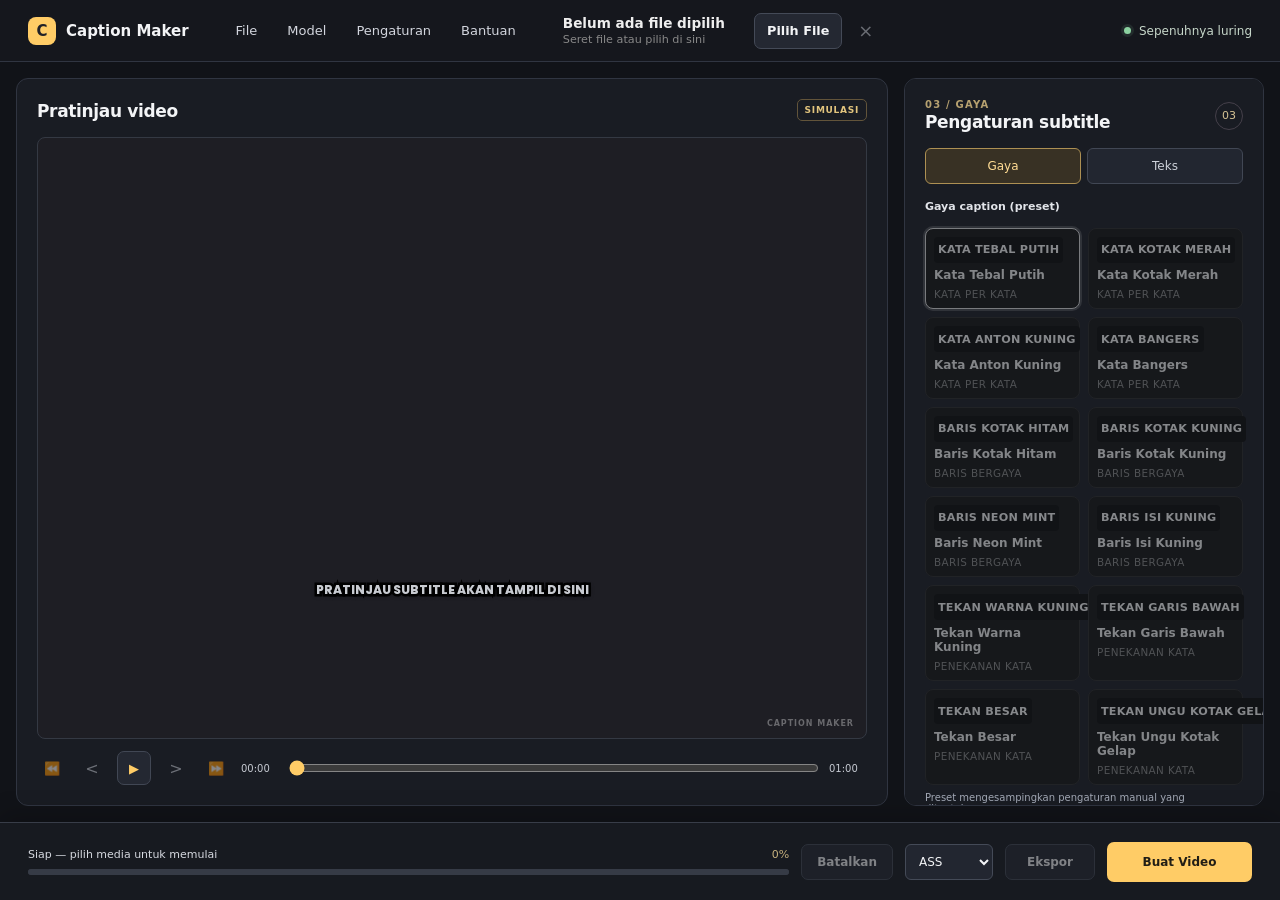
==== commit f3b9c91f: "feat(caption): sync preview position and ASS rendering" ====
--- a/src/index.html
+++ b/src/index.html
@@ -90,7 +90,7 @@
           </section>
         </section>
 
-        <aside class="panel settings-panel" aria-labelledby="settings-title">
+        <aside id="settings-panel" class="panel settings-panel" aria-labelledby="settings-title" data-active-tab="style">
           <div class="section-heading">
             <div>
               <p class="eyebrow">03 / GAYA</p>
@@ -99,6 +99,12 @@
             <span class="step-badge" aria-hidden="true">03</span>
           </div>
 
+          <div class="settings-tabs" role="tablist" aria-label="Panel subtitle">
+            <button id="settings-tab-style" class="settings-tab is-active" type="button" role="tab" aria-selected="true" aria-controls="settings-panel-style">Gaya</button>
+            <button id="settings-tab-text" class="settings-tab" type="button" role="tab" aria-selected="false" aria-controls="settings-panel-text">Teks</button>
+          </div>
+
+          <div id="settings-panel-style" class="settings-tab-panel" role="tabpanel" aria-labelledby="settings-tab-style">
           <div class="field preset-field">
             <label>Gaya caption (preset)</label>
             <div id="preset-gallery" class="preset-gallery is-disabled" role="radiogroup" aria-label="Pilih gaya caption" aria-disabled="true">
@@ -208,27 +214,25 @@
             </button>
           </div>
           <p id="settings-disclaimer" class="settings-disclaimer">Transkripsi menggunakan model Whisper terpasang; overlay pratinjau adalah perkiraan CSS.</p>
+          </div>
+
+          <div id="settings-panel-text" class="settings-tab-panel text-editor-panel" role="tabpanel" aria-labelledby="settings-tab-text" hidden>
+            <div class="editor-toolbar">
+              <div class="editor-mode-control" role="group" aria-label="Mode pengelompokan editor">
+                <button class="editor-mode-button is-active" type="button" data-editor-mode="1" aria-pressed="true">Kata</button>
+                <button class="editor-mode-button" type="button" data-editor-mode="3" aria-pressed="false">3 Kata</button>
+                <button class="editor-mode-button" type="button" data-editor-mode="5" aria-pressed="false">5 Kata</button>
+                <button class="editor-mode-button" type="button" data-editor-mode="sentence" aria-pressed="false">Kalimat</button>
+              </div>
+              <label class="editor-follow-control"><input id="editor-follow-playback" type="checkbox" checked /> Ikuti pemutaran</label>
+            </div>
+            <p class="word-editor-description">Enter menyimpan dan berpindah ke baris berikutnya. Ctrl+Enter memutar baris; Esc membatalkan perubahan.</p>
+            <p id="word-editor-empty" class="word-editor-empty">Buat Subtitle dulu</p>
+            <div id="word-editor-list" class="word-editor-list" role="list" aria-label="Daftar teks subtitle" tabindex="0"></div>
+            <button class="button button-secondary reset-original-words" id="reset-original-words" type="button" data-editor-control="reset">Kembalikan ke hasil asli</button>
+          </div>
         </aside>
       </main>
-
-      <dialog id="word-editor" class="word-editor" aria-labelledby="word-editor-title" aria-describedby="word-editor-description">
-        <div class="word-editor-content">
-          <header class="word-editor-heading">
-            <div>
-              <p class="eyebrow">KOREKSI TRANSKRIPSI</p>
-              <h2 id="word-editor-title">Edit kata</h2>
-            </div>
-          </header>
-          <p id="word-editor-description" class="word-editor-description">
-            Enter atau pindah fokus untuk menyimpan. Spasi membagi teks menjadi beberapa kata.
-          </p>
-          <div id="word-editor-list" class="word-editor-list" role="list" aria-label="Daftar kata subtitle"></div>
-          <footer class="word-editor-actions">
-            <button class="button button-secondary" id="reset-original-words" type="button" data-editor-control="reset">Kembalikan ke hasil asli</button>
-            <button class="button button-primary" id="close-word-editor" type="button" data-editor-control="close">Tutup</button>
-          </footer>
-        </div>
-      </dialog>
 
       <footer class="task-bar" aria-label="Proses dan ekspor">
         <div class="progress-area">
--- a/src/css/app.css
+++ b/src/css/app.css
@@ -60,7 +60,8 @@
 
 button,
 input,
-select {
+select,
+textarea {
   font: inherit;
 }
 
@@ -1356,108 +1357,182 @@
   margin: 0 !important;
 }
 
-.word-editor {
-  width: min(900px, calc(100vw - 32px));
-  max-width: calc(100vw - 32px);
-  max-height: calc(100vh - 40px);
-  padding: 0;
-  overflow: hidden;
-  border: 1px solid #444a57;
-  border-radius: 12px;
-  background: #1b1f27;
-  color: #f3f4f6;
-  box-shadow: 0 24px 80px #0009;
-}
-
-.word-editor::backdrop {
-  background: #07090dcc;
-}
-
-.word-editor-content {
-  display: flex;
-  max-height: calc(100vh - 40px);
-  flex-direction: column;
-  gap: 12px;
-  padding: 20px;
-}
-
-.word-editor-heading h2 {
-  margin: 2px 0 0;
-  font-size: 19px;
+.settings-tabs {
+  display: grid;
+  grid-template-columns: repeat(2, minmax(0, 1fr));
+  gap: 6px;
+}
+
+.settings-tab {
+  min-height: 36px;
+  border: 1px solid #414754;
+  border-radius: 6px;
+  background: #222630;
+  color: #cdd1d9;
+  cursor: pointer;
+  font-size: 12px;
+}
+
+.settings-tab.is-active {
+  border-color: #ad9053;
+  background: #383124;
+  color: #ffdc94;
+}
+
+.settings-tab-panel {
+  display: grid;
+  align-content: start;
+  gap: 16px;
+}
+
+.settings-tab-panel[hidden] {
+  display: none !important;
+}
+
+.settings-panel[data-active-tab="text"] {
+  height: 100%;
+  min-height: 0;
+  grid-template-rows: auto auto minmax(0, 1fr);
+  overflow: hidden !important;
+  padding-bottom: 20px !important;
+}
+
+.text-editor-panel {
+  min-height: 0;
+  grid-template-rows: auto auto minmax(0, 1fr) auto;
+  gap: 10px;
+}
+
+.editor-toolbar {
+  display: grid;
+  gap: 9px;
+}
+
+.editor-mode-control {
+  display: grid;
+  grid-template-columns: repeat(4, minmax(0, 1fr));
+  gap: 4px;
+}
+
+.editor-mode-button {
+  min-width: 0;
+  min-height: 32px;
+  padding: 0 3px;
+  border: 1px solid #414754;
+  border-radius: 5px;
+  background: #222630;
+  color: #cdd1d9;
+  cursor: pointer;
+  font-size: 10px;
+}
+
+.editor-mode-button.is-active {
+  border-color: #ad9053;
+  background: #383124;
+  color: #ffdc94;
+}
+
+.editor-follow-control {
+  display: flex;
+  align-items: center;
+  gap: 7px;
+  color: #cdd1d9;
+  font-size: 11px;
 }
 
 .word-editor-description {
   margin: 0;
   color: #aeb3be;
-  font-size: 12px;
+  font-size: 10px;
   line-height: 1.5;
 }
 
 .word-editor-list {
   display: grid;
-  max-height: min(52vh, 430px);
-  min-height: 100px;
-  gap: 7px;
+  min-height: 0;
+  align-content: start;
+  gap: 8px;
   overflow: auto;
-  padding: 2px 4px 2px 0;
+  overscroll-behavior: contain;
+  padding: 2px 4px 4px 0;
+}
+
+.word-editor-list[hidden] {
+  display: none !important;
 }
 
 .word-editor-row {
   display: grid;
-  grid-template-columns: 82px minmax(100px, 1fr) 180px 70px;
-  align-items: center;
-  gap: 8px;
-}
-
-.word-editor-time {
   min-width: 0;
-  padding: 0 5px;
+  gap: 6px;
+  padding: 8px;
+  border: 1px solid #343a46;
+  border-radius: 7px;
+  background: #20242d;
+}
+
+.word-editor-row.is-active {
+  border-color: #ad9053;
+  background: #302b22;
+}
+
+.word-editor-row-heading,
+.word-editor-row-actions {
+  display: flex;
+  align-items: center;
+  gap: 6px;
+}
+
+.word-editor-row-heading {
+  justify-content: space-between;
+}
+
+.word-editor-time,
+.word-editor-play {
+  min-width: 0;
+  min-height: 30px;
+  padding: 0 7px;
   font-variant-numeric: tabular-nums;
+  font-size: 10px;
 }
 
 .word-editor-input {
   width: 100%;
   min-width: 0;
-  height: 36px;
-  padding: 0 10px;
+  min-height: 36px;
+  padding: 8px;
   border: 1px solid #444a57;
   border-radius: 6px;
   background: #222630;
   color: #f3f4f6;
-}
-
-.word-editor-row .button {
-  min-height: 36px;
-  padding: 0 8px;
-  font-size: 11px;
-}
-
-.word-editor-actions {
-  display: flex;
-  justify-content: space-between;
-  gap: 10px;
-  padding-top: 4px;
+  font-size: 12px;
+  line-height: 1.4;
+  overflow-wrap: anywhere;
+  resize: none;
+}
+
+.word-editor-input:read-only {
+  opacity: 0.65;
+}
+
+.word-editor-row-actions .button {
+  min-height: 30px;
+  padding: 4px 7px;
+  font-size: 10px;
 }
 
 .word-editor-empty {
   margin: 0;
-  padding: 18px 8px;
+  padding: 12px 8px;
   color: #aeb3be;
   text-align: center;
 }
 
-@media (max-width: 680px) {
-  .word-editor-content {
-    padding: 14px;
-  }
-
-  .word-editor-row {
-    grid-template-columns: minmax(0, 1fr) auto;
-  }
-
-  .word-editor-time {
-    justify-self: start;
-  }
+.reset-original-words {
+  justify-self: start;
+  min-height: 32px;
+  padding: 0 9px;
+  font-size: 10px;
 }
 /* Perbaikan: Paksa subtitle ke tengah dan batasi ukuran */
 .subtitle-layer {
@@ -1469,7 +1544,7 @@
 
 .subtitle-content {
   display: inline-block !important;
-  max-width: 90% !important;
+  max-width: 100% !important;
   word-wrap: break-word !important;
   position: relative;
   z-index: 2;
@@ -1481,3 +1556,16 @@
   z-index: 3;
 }
 
+.subtitle-content.is-draggable {
+  pointer-events: auto;
+  cursor: grab;
+  touch-action: none;
+}
+
+.preview-stage.is-caption-dragging,
+.preview-stage.is-caption-dragging .subtitle-content {
+  cursor: grabbing;
+  user-select: none;
+  -webkit-user-select: none;
+}
+
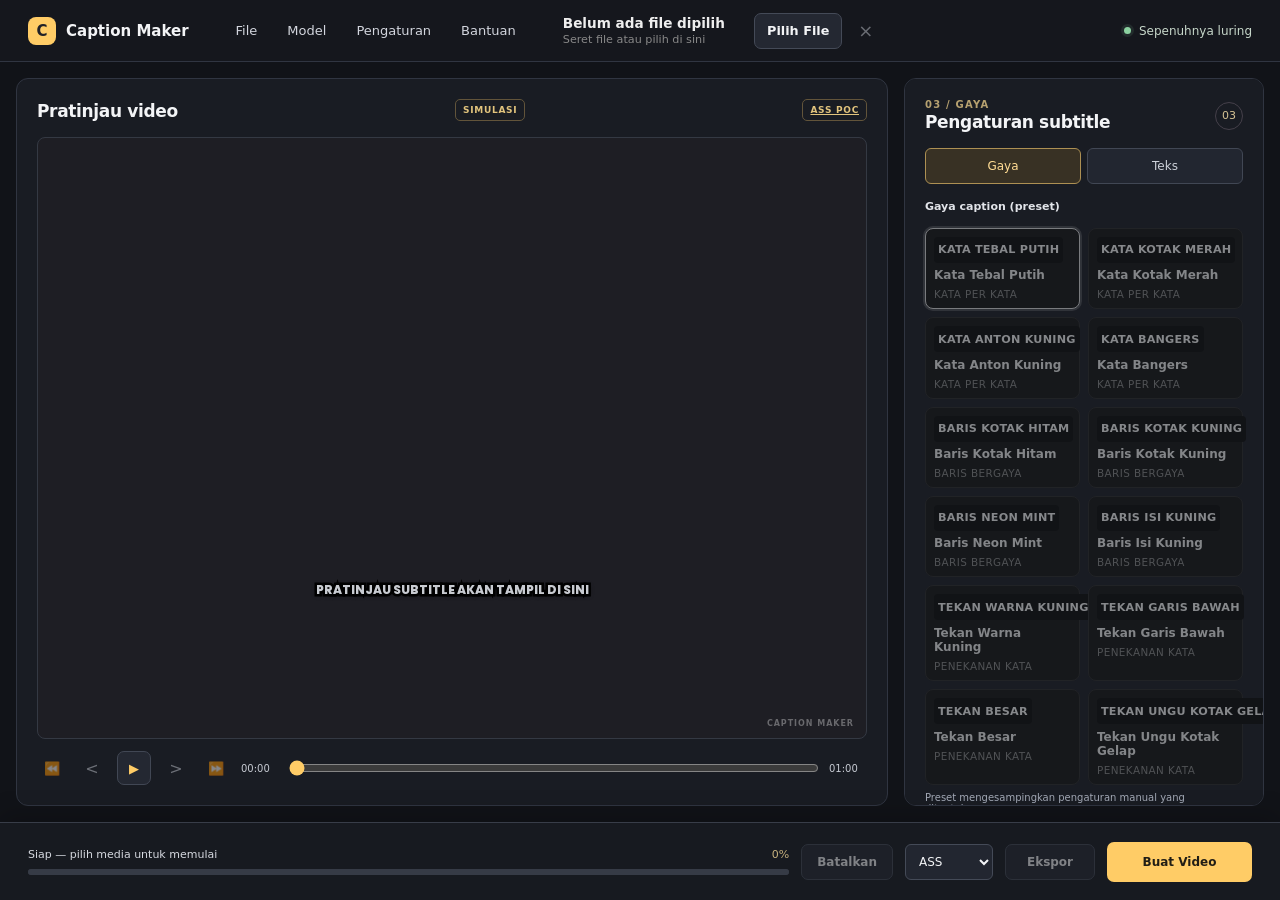
==== commit b6ab5e2c: "Add libass WASM preview proof of concept" ====
--- a/src/index.html
+++ b/src/index.html
@@ -66,6 +66,7 @@
                 <h2 id="preview-title">Pratinjau video</h2>
               </div>
               <span class="preview-tag">PRATINJAU</span>
+              <a class="preview-tag" href="./poc/libass-wasm-preview/index.html" title="Buka preview ASS eksperimental">ASS POC</a>
             </div>
             <div class="preview-stage" id="preview-stage">
               <video id="video-player" class="media-player" playsinline hidden aria-label="Pratinjau video lokal"></video>
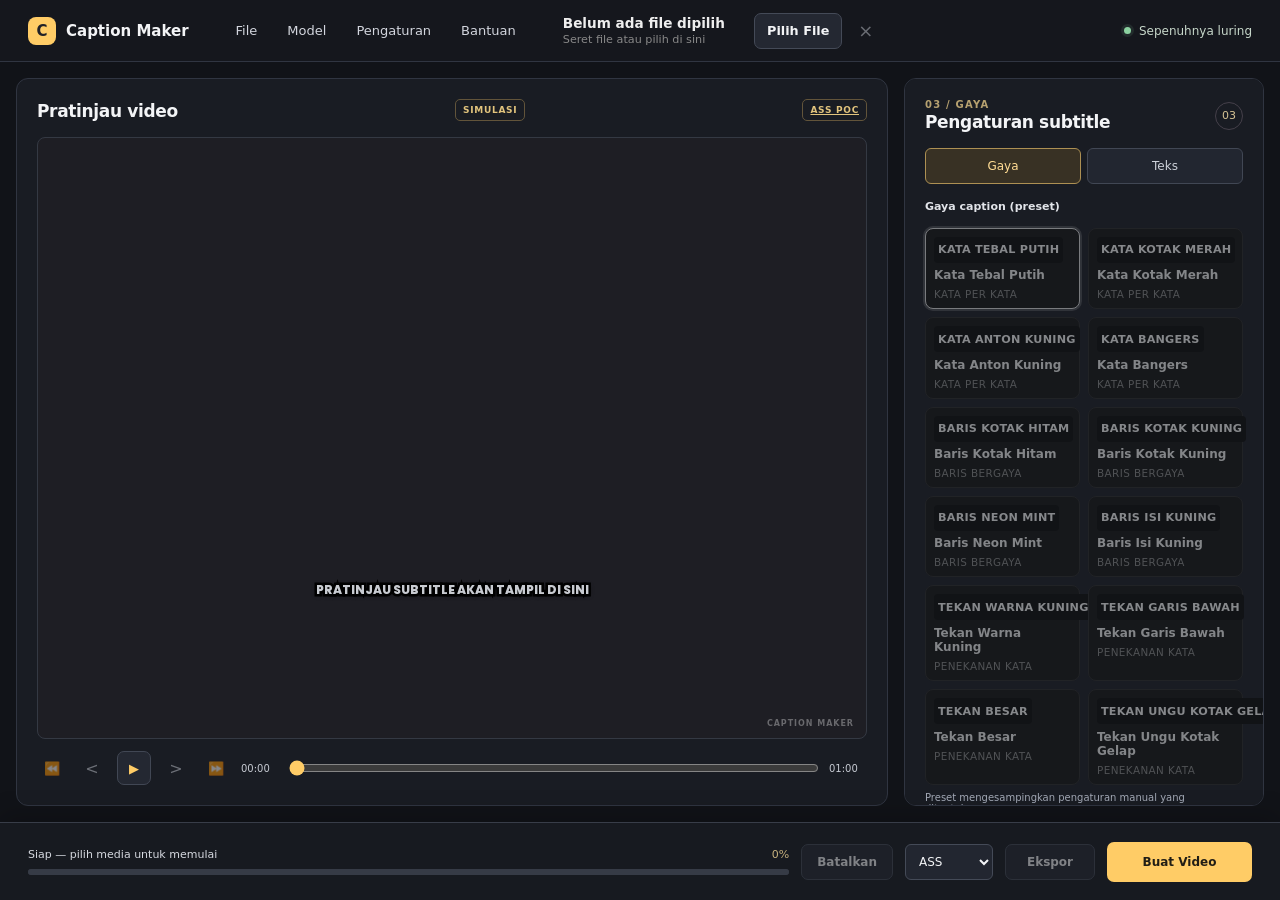
==== commit 838e847f: "wip(libass): wire ASS preview, fix empty subContent worker error" ====
--- a/src/index.html
+++ b/src/index.html
@@ -6,6 +6,7 @@
     <meta name="color-scheme" content="dark" />
     <title>Caption Maker</title>
     <link rel="stylesheet" href="./css/app.css" />
+    <script src="./vendor/libass-wasm/subtitles-octopus.js"></script>
     <script type="module" src="./js/main.js"></script>
   </head>
   <body>
@@ -70,6 +71,7 @@
             </div>
             <div class="preview-stage" id="preview-stage">
               <video id="video-player" class="media-player" playsinline hidden aria-label="Pratinjau video lokal"></video>
+              <canvas id="preview-canvas" class="preview-canvas" aria-hidden="true"></canvas>
               <audio id="audio-player" hidden aria-label="Pemutar audio lokal"></audio>
               <div id="preview-subtitle" class="subtitle-layer" aria-live="polite">
                 <span class="preview-placeholder">Pratinjau subtitle akan tampil di sini</span>
--- a/src/css/app.css
+++ b/src/css/app.css
@@ -1569,3 +1569,24 @@
   -webkit-user-select: none;
 }
 
+
+/* ---------- Canvas overlay untuk libass-wasm ---------- */
+.preview-canvas {
+  position: absolute;
+  top: 0;
+  left: 0;
+  width: 100%;
+  height: 100%;
+  pointer-events: none;
+  z-index: 5;
+  display: none; /* disembunyikan sampai libass-wasm siap */
+}
+
+.preview-canvas.is-active {
+  display: block;
+}
+
+/* Sembunyikan CSS subtitle saat canvas aktif */
+.preview-canvas.is-active ~ #preview-subtitle {
+  display: none;
+}
